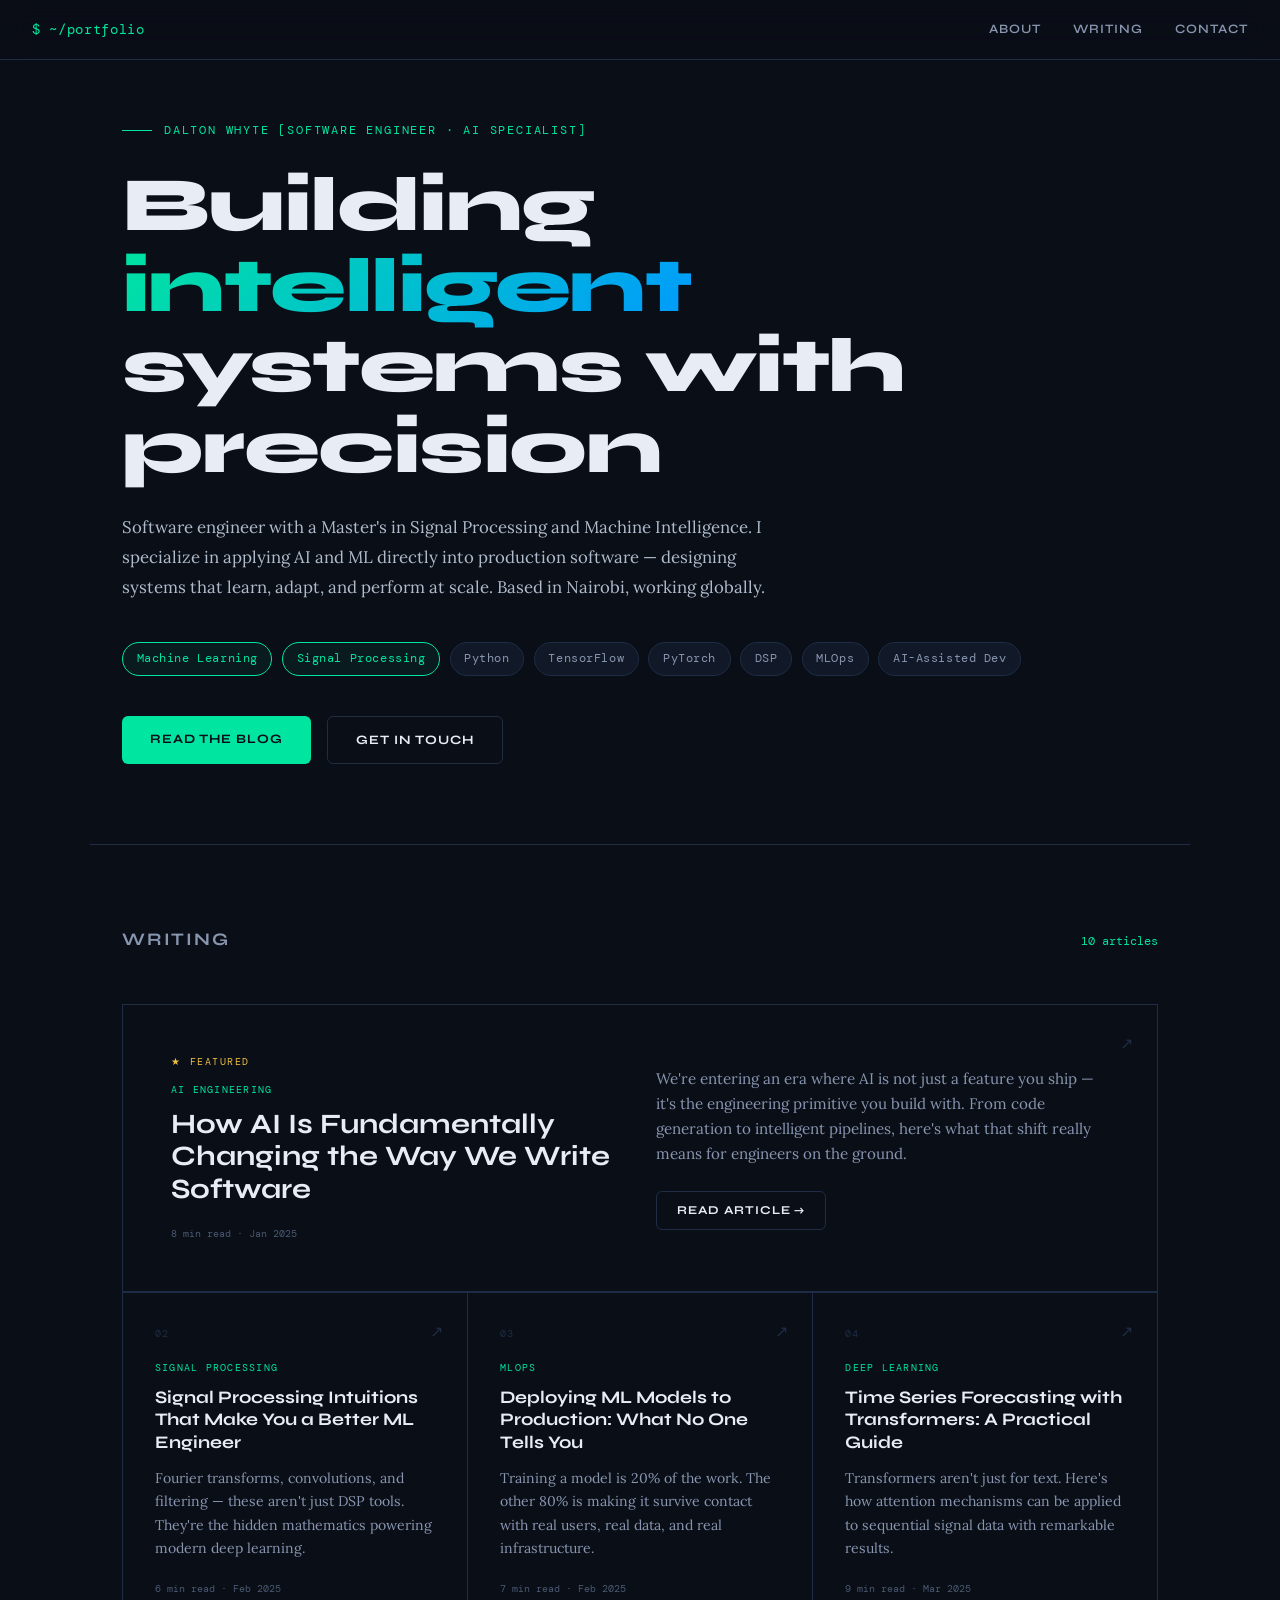
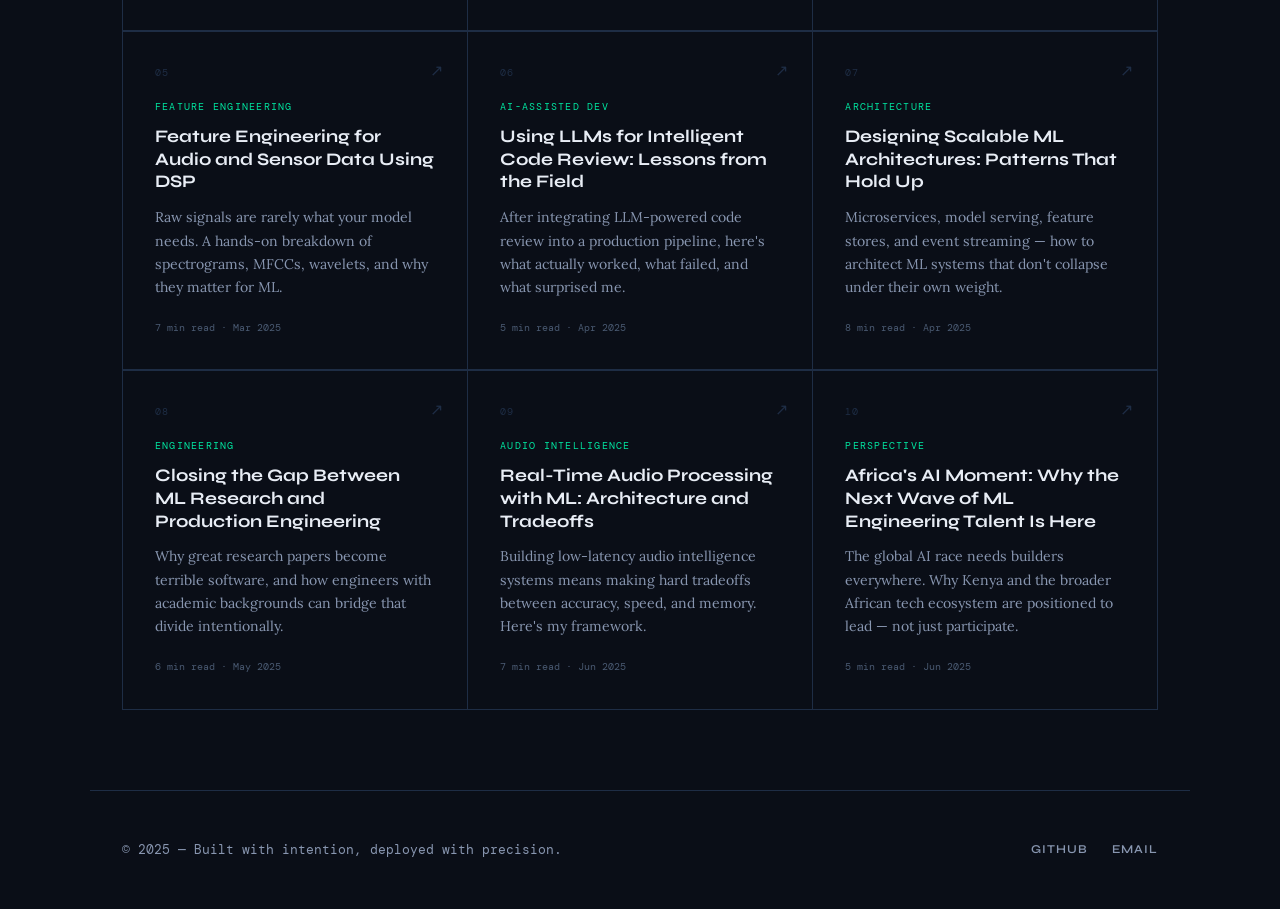
==== index.html @ 1e9060ab "Add porfolio files" ====
<!DOCTYPE html>
<html lang="en">
<head>
  <meta charset="UTF-8" />
  <meta name="viewport" content="width=device-width, initial-scale=1.0" />
  <title>Dalton Whyte Portfolio — AI & Signal Processing Engineer</title>
  <meta name="description" content="Software engineer specializing in AI/ML and signal processing. Writing about intelligent systems, machine learning, and applied AI in software engineering." />
  <link rel="stylesheet" href="assets/style.css" />
</head>
<body>

<nav>
  <a class="nav-logo" href="index.html">$ ~/portfolio</a>
  <div class="nav-links">
    <a href="#about">About</a>
    <a href="#writing">Writing</a>
    <a href="mailto:dalton.b.whyte@gmail.com">Contact</a>
  </div>
</nav>

<!-- HERO -->
<section class="hero" id="about">
  <div class="hero-tag">Dalton Whyte [Software Engineer · AI Specialist]</div>
  <h1>Building <em>intelligent</em><br/>systems with precision</h1>
  <p class="hero-bio">
    Software engineer with a Master's in Signal Processing and Machine Intelligence.
    I specialize in applying AI and ML directly into production software — designing systems
    that learn, adapt, and perform at scale. Based in Nairobi, working globally.
  </p>
  <div class="hero-pills">
    <span class="pill active">Machine Learning</span>
    <span class="pill active">Signal Processing</span>
    <span class="pill">Python</span>
    <span class="pill">TensorFlow</span>
    <span class="pill">PyTorch</span>
    <span class="pill">DSP</span>
    <span class="pill">MLOps</span>
    <span class="pill">AI-Assisted Dev</span>
  </div>
  <div class="hero-cta">
    <a href="#writing" class="btn btn-primary">Read the Blog</a>
    <a href="mailto:dalton.b.whyte@gmail.com" class="btn btn-outline">Get in Touch</a>
  </div>
</section>

<hr class="section-divider" />

<!-- POSTS -->
<section class="posts-section" id="writing">
  <div class="section-header">
    <span class="section-title">Writing</span>
    <span class="section-count">10 articles</span>
  </div>

  <div class="posts-grid">

    <!-- FEATURED -->
    <a class="post-card featured" href="posts/ai-software-development.html">
      <div>
        <div class="featured-label">Featured</div>
        <div class="post-card-cat">AI Engineering</div>
        <h3>How AI Is Fundamentally Changing the Way We Write Software</h3>
        <div class="post-meta">
          <span class="post-read-time">8 min read · Jan 2025</span>
        </div>
      </div>
      <div>
        <p>We're entering an era where AI is not just a feature you ship — it's the engineering primitive you build with. From code generation to intelligent pipelines, here's what that shift really means for engineers on the ground.</p>
        <div style="margin-top:1.5rem;">
          <span class="btn btn-outline" style="font-size:0.75rem;padding:0.5rem 1.25rem;">Read Article →</span>
        </div>
      </div>
      <span class="post-arrow">↗</span>
    </a>

    <!-- POST 2 -->
    <a class="post-card" href="posts/signal-processing-ml.html">
      <div class="post-card-num">02</div>
      <div class="post-card-cat">Signal Processing</div>
      <h3>Signal Processing Intuitions That Make You a Better ML Engineer</h3>
      <p>Fourier transforms, convolutions, and filtering — these aren't just DSP tools. They're the hidden mathematics powering modern deep learning.</p>
      <div class="post-meta"><span class="post-read-time">6 min read · Feb 2025</span></div>
      <span class="post-arrow">↗</span>
    </a>

    <!-- POST 3 -->
    <a class="post-card" href="posts/deploying-ml-production.html">
      <div class="post-card-num">03</div>
      <div class="post-card-cat">MLOps</div>
      <h3>Deploying ML Models to Production: What No One Tells You</h3>
      <p>Training a model is 20% of the work. The other 80% is making it survive contact with real users, real data, and real infrastructure.</p>
      <div class="post-meta"><span class="post-read-time">7 min read · Feb 2025</span></div>
      <span class="post-arrow">↗</span>
    </a>

    <!-- POST 4 -->
    <a class="post-card" href="posts/time-series-deep-learning.html">
      <div class="post-card-num">04</div>
      <div class="post-card-cat">Deep Learning</div>
      <h3>Time Series Forecasting with Transformers: A Practical Guide</h3>
      <p>Transformers aren't just for text. Here's how attention mechanisms can be applied to sequential signal data with remarkable results.</p>
      <div class="post-meta"><span class="post-read-time">9 min read · Mar 2025</span></div>
      <span class="post-arrow">↗</span>
    </a>

    <!-- POST 5 -->
    <a class="post-card" href="posts/feature-engineering-signals.html">
      <div class="post-card-num">05</div>
      <div class="post-card-cat">Feature Engineering</div>
      <h3>Feature Engineering for Audio and Sensor Data Using DSP</h3>
      <p>Raw signals are rarely what your model needs. A hands-on breakdown of spectrograms, MFCCs, wavelets, and why they matter for ML.</p>
      <div class="post-meta"><span class="post-read-time">7 min read · Mar 2025</span></div>
      <span class="post-arrow">↗</span>
    </a>

    <!-- POST 6 -->
    <a class="post-card" href="posts/ai-code-review.html">
      <div class="post-card-num">06</div>
      <div class="post-card-cat">AI-Assisted Dev</div>
      <h3>Using LLMs for Intelligent Code Review: Lessons from the Field</h3>
      <p>After integrating LLM-powered code review into a production pipeline, here's what actually worked, what failed, and what surprised me.</p>
      <div class="post-meta"><span class="post-read-time">5 min read · Apr 2025</span></div>
      <span class="post-arrow">↗</span>
    </a>

    <!-- POST 7 -->
    <a class="post-card" href="posts/scalable-ml-architecture.html">
      <div class="post-card-num">07</div>
      <div class="post-card-cat">Architecture</div>
      <h3>Designing Scalable ML Architectures: Patterns That Hold Up</h3>
      <p>Microservices, model serving, feature stores, and event streaming — how to architect ML systems that don't collapse under their own weight.</p>
      <div class="post-meta"><span class="post-read-time">8 min read · Apr 2025</span></div>
      <span class="post-arrow">↗</span>
    </a>

    <!-- POST 8 -->
    <a class="post-card" href="posts/research-to-production.html">
      <div class="post-card-num">08</div>
      <div class="post-card-cat">Engineering</div>
      <h3>Closing the Gap Between ML Research and Production Engineering</h3>
      <p>Why great research papers become terrible software, and how engineers with academic backgrounds can bridge that divide intentionally.</p>
      <div class="post-meta"><span class="post-read-time">6 min read · May 2025</span></div>
      <span class="post-arrow">↗</span>
    </a>

    <!-- POST 9 -->
    <a class="post-card" href="posts/real-time-audio-ml.html">
      <div class="post-card-num">09</div>
      <div class="post-card-cat">Audio Intelligence</div>
      <h3>Real-Time Audio Processing with ML: Architecture and Tradeoffs</h3>
      <p>Building low-latency audio intelligence systems means making hard tradeoffs between accuracy, speed, and memory. Here's my framework.</p>
      <div class="post-meta"><span class="post-read-time">7 min read · Jun 2025</span></div>
      <span class="post-arrow">↗</span>
    </a>

    <!-- POST 10 -->
    <a class="post-card" href="posts/african-ai-opportunity.html">
      <div class="post-card-num">10</div>
      <div class="post-card-cat">Perspective</div>
      <h3>Africa's AI Moment: Why the Next Wave of ML Engineering Talent Is Here</h3>
      <p>The global AI race needs builders everywhere. Why Kenya and the broader African tech ecosystem are positioned to lead — not just participate.</p>
      <div class="post-meta"><span class="post-read-time">5 min read · Jun 2025</span></div>
      <span class="post-arrow">↗</span>
    </a>

  </div>
</section>

<footer>
  <div class="footer-brand">© 2025 — Built with intention, deployed with precision.</div>
  <div class="footer-links">
    <a href="https://github.com/yourusername" target="_blank">GitHub</a>
    <!-- <a href="https://linkedin.com/in/yourprofile" target="_blank">LinkedIn</a> -->
    <a href="mailto:dalton.b.whyte@gmail.com">Email</a>
  </div>
</footer>

</body>
</html>
---- assets/style.css ----
@import url('https://fonts.googleapis.com/css2?family=Syne:wght@400;600;700;800&family=DM+Mono:ital,wght@0,300;0,400;0,500;1,300&family=Lora:ital,wght@0,400;0,500;1,400&display=swap');

:root {
  --bg: #0a0e17;
  --surface: #111827;
  --surface2: #1a2235;
  --accent: #00e5a0;
  --accent2: #0099ff;
  --gold: #f0c040;
  --text: #e8edf5;
  --muted: #8896b0;
  --border: #1e2d45;
  --font-head: 'Syne', sans-serif;
  --font-body: 'Lora', serif;
  --font-mono: 'DM Mono', monospace;
}

* { margin: 0; padding: 0; box-sizing: border-box; }

html { scroll-behavior: smooth; }

body {
  background: var(--bg);
  color: var(--text);
  font-family: var(--font-body);
  font-size: 17px;
  line-height: 1.75;
  min-height: 100vh;
}

/* ── NAV ── */
nav {
  position: fixed; top: 0; left: 0; right: 0;
  z-index: 100;
  background: rgba(10,14,23,0.85);
  backdrop-filter: blur(14px);
  border-bottom: 1px solid var(--border);
  padding: 0 2rem;
  height: 60px;
  display: flex;
  align-items: center;
  justify-content: space-between;
}

.nav-logo {
  font-family: var(--font-mono);
  font-size: 0.85rem;
  color: var(--accent);
  text-decoration: none;
  letter-spacing: 0.05em;
}

.nav-links { display: flex; gap: 2rem; }
.nav-links a {
  font-family: var(--font-head);
  font-size: 0.8rem;
  font-weight: 600;
  letter-spacing: 0.08em;
  text-transform: uppercase;
  color: var(--muted);
  text-decoration: none;
  transition: color 0.2s;
}
.nav-links a:hover { color: var(--accent); }

/* ── HERO ── */
.hero {
  padding: 120px 2rem 80px;
  max-width: 1100px;
  margin: 0 auto;
}

.hero-tag {
  font-family: var(--font-mono);
  font-size: 0.75rem;
  color: var(--accent);
  letter-spacing: 0.15em;
  text-transform: uppercase;
  margin-bottom: 1.5rem;
  display: flex;
  align-items: center;
  gap: 0.75rem;
}
.hero-tag::before {
  content: '';
  display: inline-block;
  width: 30px; height: 1px;
  background: var(--accent);
}

.hero h1 {
  font-family: var(--font-head);
  font-size: clamp(2.8rem, 6vw, 5rem);
  font-weight: 800;
  line-height: 1.05;
  letter-spacing: -0.02em;
  margin-bottom: 1.5rem;
}

.hero h1 em {
  font-style: normal;
  background: linear-gradient(135deg, var(--accent), var(--accent2));
  -webkit-background-clip: text;
  -webkit-text-fill-color: transparent;
  background-clip: text;
}

.hero-bio {
  max-width: 660px;
  font-size: 1.05rem;
  color: #b0bccc;
  line-height: 1.8;
  margin-bottom: 2.5rem;
}

.hero-pills {
  display: flex;
  flex-wrap: wrap;
  gap: 0.6rem;
  margin-bottom: 2.5rem;
}

.pill {
  font-family: var(--font-mono);
  font-size: 0.72rem;
  padding: 0.35rem 0.85rem;
  border-radius: 100px;
  border: 1px solid var(--border);
  color: var(--muted);
  background: var(--surface);
  letter-spacing: 0.05em;
}

.pill.active { border-color: var(--accent); color: var(--accent); background: rgba(0,229,160,0.06); }

.hero-cta { display: flex; gap: 1rem; flex-wrap: wrap; }

.btn {
  font-family: var(--font-head);
  font-size: 0.8rem;
  font-weight: 700;
  letter-spacing: 0.08em;
  text-transform: uppercase;
  padding: 0.75rem 1.75rem;
  border-radius: 6px;
  text-decoration: none;
  transition: all 0.2s;
  cursor: pointer;
  border: none;
  display: inline-block;
}

.btn-primary {
  background: var(--accent);
  color: #0a0e17;
}
.btn-primary:hover { background: #00ffb3; transform: translateY(-1px); }

.btn-outline {
  background: transparent;
  color: var(--text);
  border: 1px solid var(--border);
}
.btn-outline:hover { border-color: var(--accent); color: var(--accent); }

/* ── DIVIDER ── */
.section-divider {
  border: none;
  border-top: 1px solid var(--border);
  max-width: 1100px;
  margin: 0 auto;
}

/* ── POSTS GRID ── */
.posts-section {
  max-width: 1100px;
  margin: 0 auto;
  padding: 5rem 2rem;
}

.section-header {
  display: flex;
  align-items: baseline;
  justify-content: space-between;
  margin-bottom: 3rem;
}

.section-title {
  font-family: var(--font-head);
  font-size: 1.1rem;
  font-weight: 700;
  letter-spacing: 0.1em;
  text-transform: uppercase;
  color: var(--muted);
}

.section-count {
  font-family: var(--font-mono);
  font-size: 0.75rem;
  color: var(--accent);
}

.posts-grid {
  display: grid;
  grid-template-columns: repeat(auto-fill, minmax(320px, 1fr));
  gap: 1.5px;
  background: var(--border);
  border: 1px solid var(--border);
}

.post-card {
  background: var(--bg);
  padding: 2rem;
  text-decoration: none;
  display: block;
  position: relative;
  overflow: hidden;
  transition: background 0.2s;
}
.post-card:hover { background: var(--surface); }
.post-card:hover .post-arrow { transform: translate(4px, -4px); color: var(--accent); }

.post-card-num {
  font-family: var(--font-mono);
  font-size: 0.65rem;
  color: var(--border);
  letter-spacing: 0.1em;
  margin-bottom: 1rem;
}

.post-card-cat {
  font-family: var(--font-mono);
  font-size: 0.65rem;
  color: var(--accent);
  letter-spacing: 0.12em;
  text-transform: uppercase;
  margin-bottom: 0.6rem;
}

.post-card h3 {
  font-family: var(--font-head);
  font-size: 1.1rem;
  font-weight: 700;
  line-height: 1.3;
  color: var(--text);
  margin-bottom: 0.75rem;
}

.post-card p {
  font-size: 0.88rem;
  color: var(--muted);
  line-height: 1.65;
}

.post-arrow {
  position: absolute;
  top: 1.5rem; right: 1.5rem;
  font-size: 1rem;
  color: var(--border);
  transition: all 0.2s;
}

.post-meta {
  display: flex;
  gap: 1rem;
  margin-top: 1.25rem;
  align-items: center;
}

.post-read-time {
  font-family: var(--font-mono);
  font-size: 0.65rem;
  color: #4a5a72;
}

/* ── FEATURED POST (first card big) ── */
.post-card.featured {
  grid-column: 1 / -1;
  display: grid;
  grid-template-columns: 1fr 1fr;
  gap: 2rem;
  align-items: center;
  padding: 3rem;
}

.post-card.featured h3 {
  font-size: 1.75rem;
  line-height: 1.15;
}

.post-card.featured p {
  font-size: 0.95rem;
}

.featured-label {
  font-family: var(--font-mono);
  font-size: 0.65rem;
  color: var(--gold);
  letter-spacing: 0.15em;
  text-transform: uppercase;
  margin-bottom: 0.6rem;
  display: flex;
  align-items: center;
  gap: 0.5rem;
}
.featured-label::before { content: '★'; }

/* ── FOOTER ── */
footer {
  border-top: 1px solid var(--border);
  padding: 3rem 2rem;
  max-width: 1100px;
  margin: 0 auto;
  display: flex;
  justify-content: space-between;
  align-items: center;
  flex-wrap: wrap;
  gap: 1rem;
}

.footer-brand {
  font-family: var(--font-mono);
  font-size: 0.8rem;
  color: var(--muted);
}

.footer-links { display: flex; gap: 1.5rem; }
.footer-links a {
  font-family: var(--font-head);
  font-size: 0.75rem;
  font-weight: 600;
  letter-spacing: 0.08em;
  text-transform: uppercase;
  color: var(--muted);
  text-decoration: none;
}
.footer-links a:hover { color: var(--accent); }

/* ── ARTICLE PAGE ── */
.article-hero {
  padding: 100px 2rem 60px;
  max-width: 760px;
  margin: 0 auto;
}

.article-cat {
  font-family: var(--font-mono);
  font-size: 0.72rem;
  color: var(--accent);
  letter-spacing: 0.15em;
  text-transform: uppercase;
  margin-bottom: 1.25rem;
  display: flex;
  align-items: center;
  gap: 0.5rem;
}

.article-hero h1 {
  font-family: var(--font-head);
  font-size: clamp(2rem, 4vw, 3rem);
  font-weight: 800;
  line-height: 1.1;
  letter-spacing: -0.02em;
  margin-bottom: 1.25rem;
}

.article-byline {
  display: flex;
  align-items: center;
  gap: 1.5rem;
  padding: 1.25rem 0;
  border-top: 1px solid var(--border);
  border-bottom: 1px solid var(--border);
  margin-bottom: 3rem;
  flex-wrap: wrap;
}

.byline-author {
  font-family: var(--font-mono);
  font-size: 0.75rem;
  color: var(--text);
}
.byline-date, .byline-read {
  font-family: var(--font-mono);
  font-size: 0.72rem;
  color: var(--muted);
}

.article-body {
  max-width: 760px;
  margin: 0 auto;
  padding: 0 2rem 5rem;
}

.article-body h2 {
  font-family: var(--font-head);
  font-size: 1.5rem;
  font-weight: 700;
  margin: 3rem 0 1rem;
  color: var(--text);
}

.article-body h3 {
  font-family: var(--font-head);
  font-size: 1.15rem;
  font-weight: 600;
  margin: 2rem 0 0.75rem;
  color: var(--text);
}

.article-body p { margin-bottom: 1.5rem; color: #c0ccdc; }

.article-body code {
  font-family: var(--font-mono);
  font-size: 0.82rem;
  background: var(--surface);
  border: 1px solid var(--border);
  padding: 0.15em 0.45em;
  border-radius: 3px;
  color: var(--accent);
}

.article-body pre {
  background: var(--surface);
  border: 1px solid var(--border);
  border-left: 3px solid var(--accent);
  padding: 1.5rem;
  border-radius: 6px;
  overflow-x: auto;
  margin: 2rem 0;
}

.article-body pre code {
  background: none;
  border: none;
  padding: 0;
  font-size: 0.82rem;
  color: #8ecfb0;
  line-height: 1.7;
}

.article-body ul, .article-body ol {
  padding-left: 1.75rem;
  margin-bottom: 1.5rem;
  color: #c0ccdc;
}
.article-body li { margin-bottom: 0.5rem; }

.article-body blockquote {
  border-left: 3px solid var(--accent2);
  padding: 1rem 1.5rem;
  margin: 2rem 0;
  background: var(--surface);
  border-radius: 0 6px 6px 0;
  font-style: italic;
  color: #a0b0c8;
}

.article-nav {
  max-width: 760px;
  margin: 0 auto;
  padding: 2rem 2rem 5rem;
  border-top: 1px solid var(--border);
  display: flex;
  justify-content: space-between;
  flex-wrap: wrap;
  gap: 1rem;
}

.back-link {
  font-family: var(--font-head);
  font-size: 0.8rem;
  font-weight: 700;
  letter-spacing: 0.08em;
  text-transform: uppercase;
  color: var(--accent);
  text-decoration: none;
}
.back-link:hover { text-decoration: underline; }

/* ── ANIMATIONS ── */
@keyframes fadeUp {
  from { opacity: 0; transform: translateY(24px); }
  to   { opacity: 1; transform: translateY(0); }
}

.hero-tag  { animation: fadeUp 0.6s ease both; }
.hero h1   { animation: fadeUp 0.6s 0.1s ease both; }
.hero-bio  { animation: fadeUp 0.6s 0.2s ease both; }
.hero-pills { animation: fadeUp 0.6s 0.3s ease both; }
.hero-cta  { animation: fadeUp 0.6s 0.4s ease both; }

/* ── RESPONSIVE ── */
@media (max-width: 700px) {
  .post-card.featured { grid-template-columns: 1fr; }
  .nav-links { display: none; }
  footer { flex-direction: column; }
}
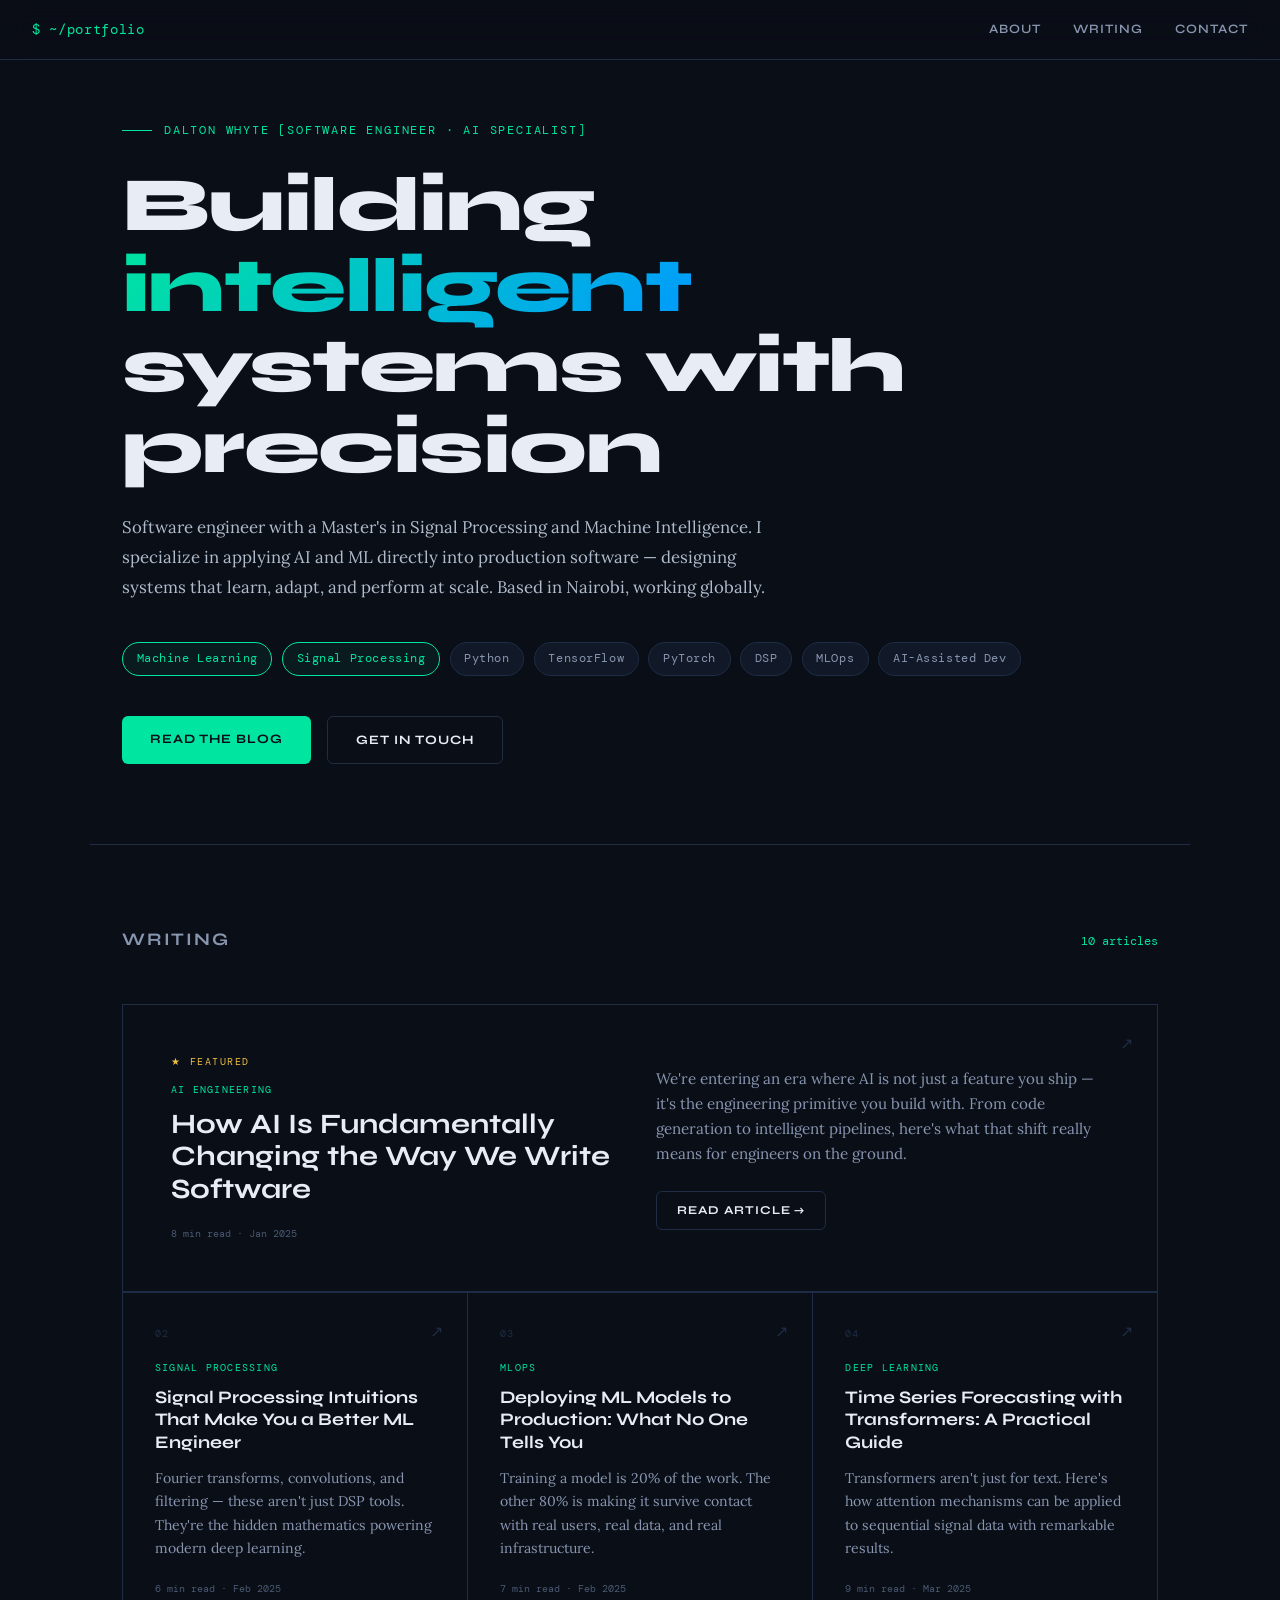
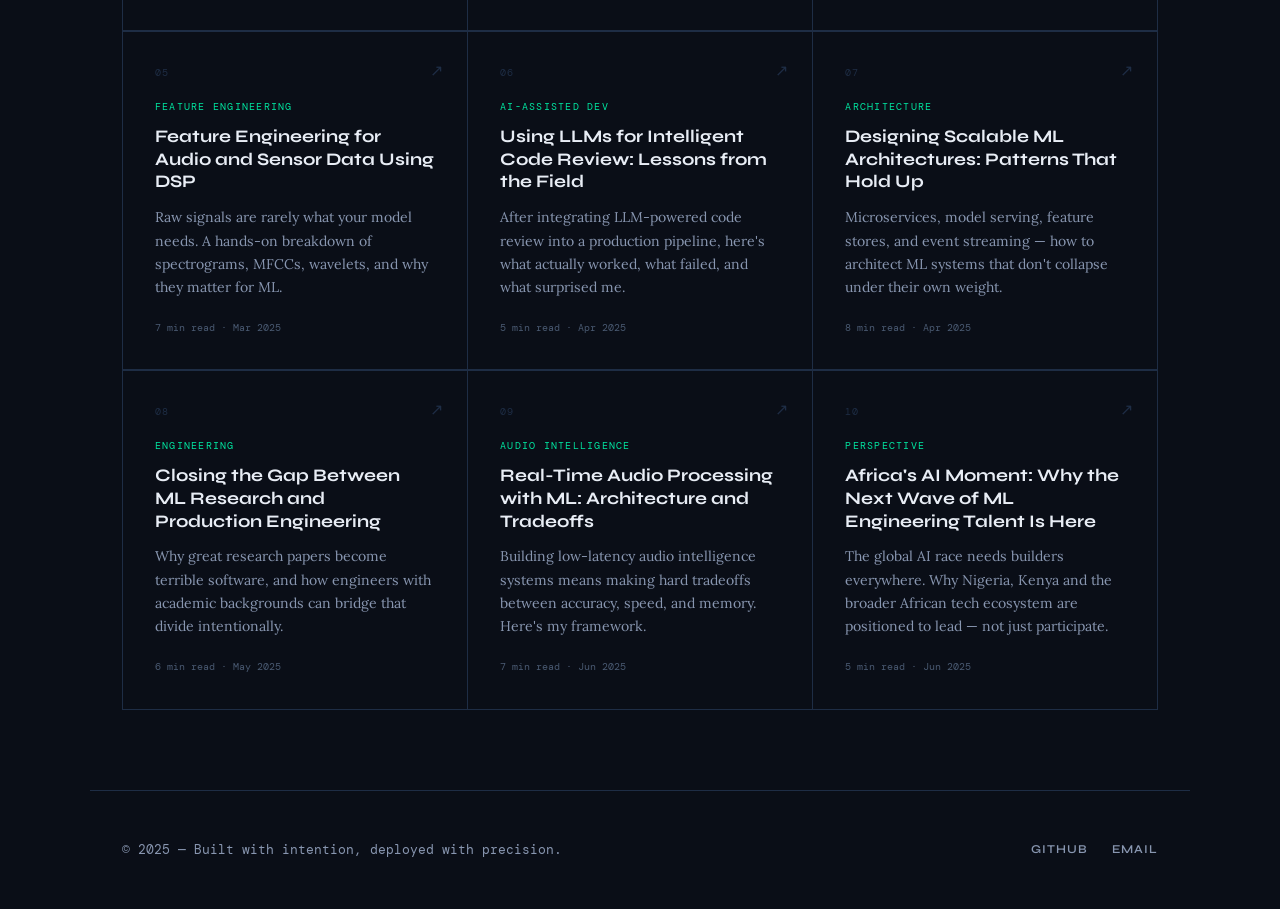
==== commit 3d7108bc: "Update post description" ====
--- a/index.html
+++ b/index.html
@@ -158,7 +158,7 @@
       <div class="post-card-num">10</div>
       <div class="post-card-cat">Perspective</div>
       <h3>Africa's AI Moment: Why the Next Wave of ML Engineering Talent Is Here</h3>
-      <p>The global AI race needs builders everywhere. Why Kenya and the broader African tech ecosystem are positioned to lead — not just participate.</p>
+      <p>The global AI race needs builders everywhere. Why Nigeria, Kenya and the broader African tech ecosystem are positioned to lead — not just participate.</p>
       <div class="post-meta"><span class="post-read-time">5 min read · Jun 2025</span></div>
       <span class="post-arrow">↗</span>
     </a>
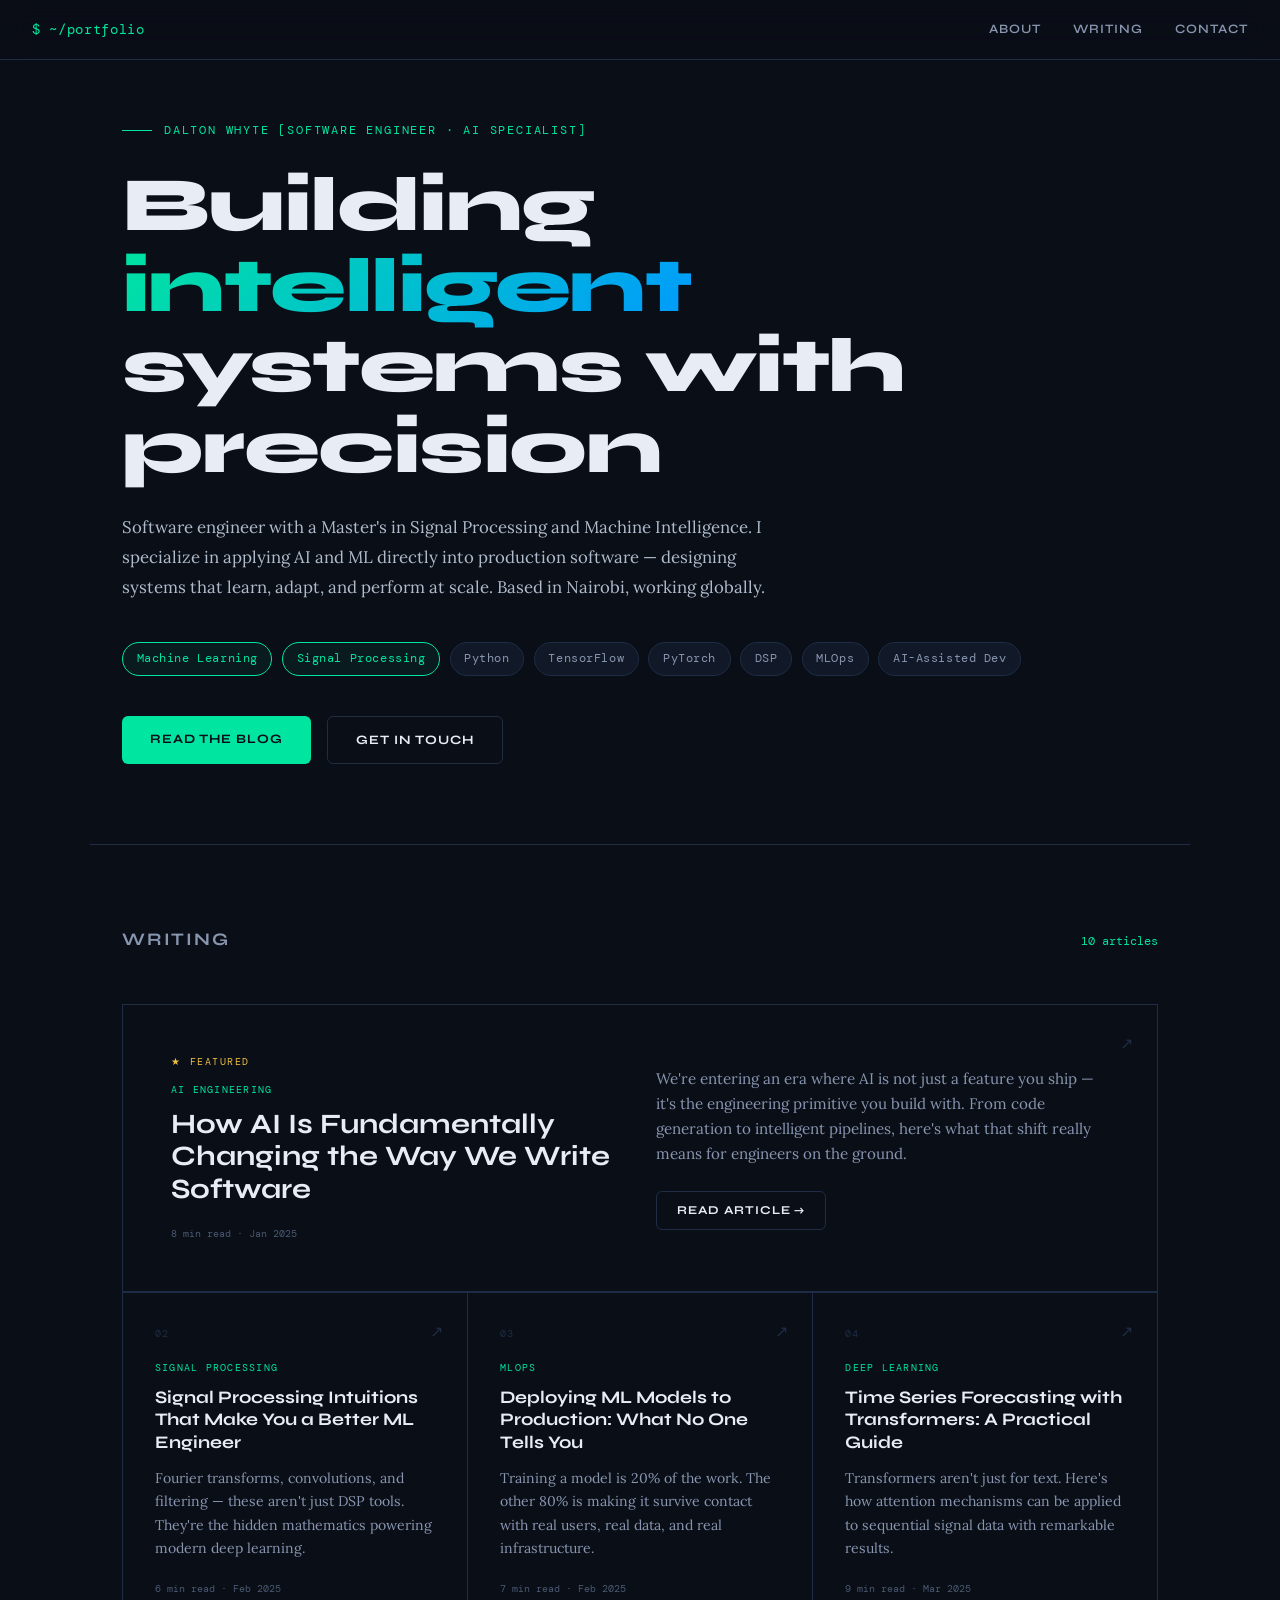
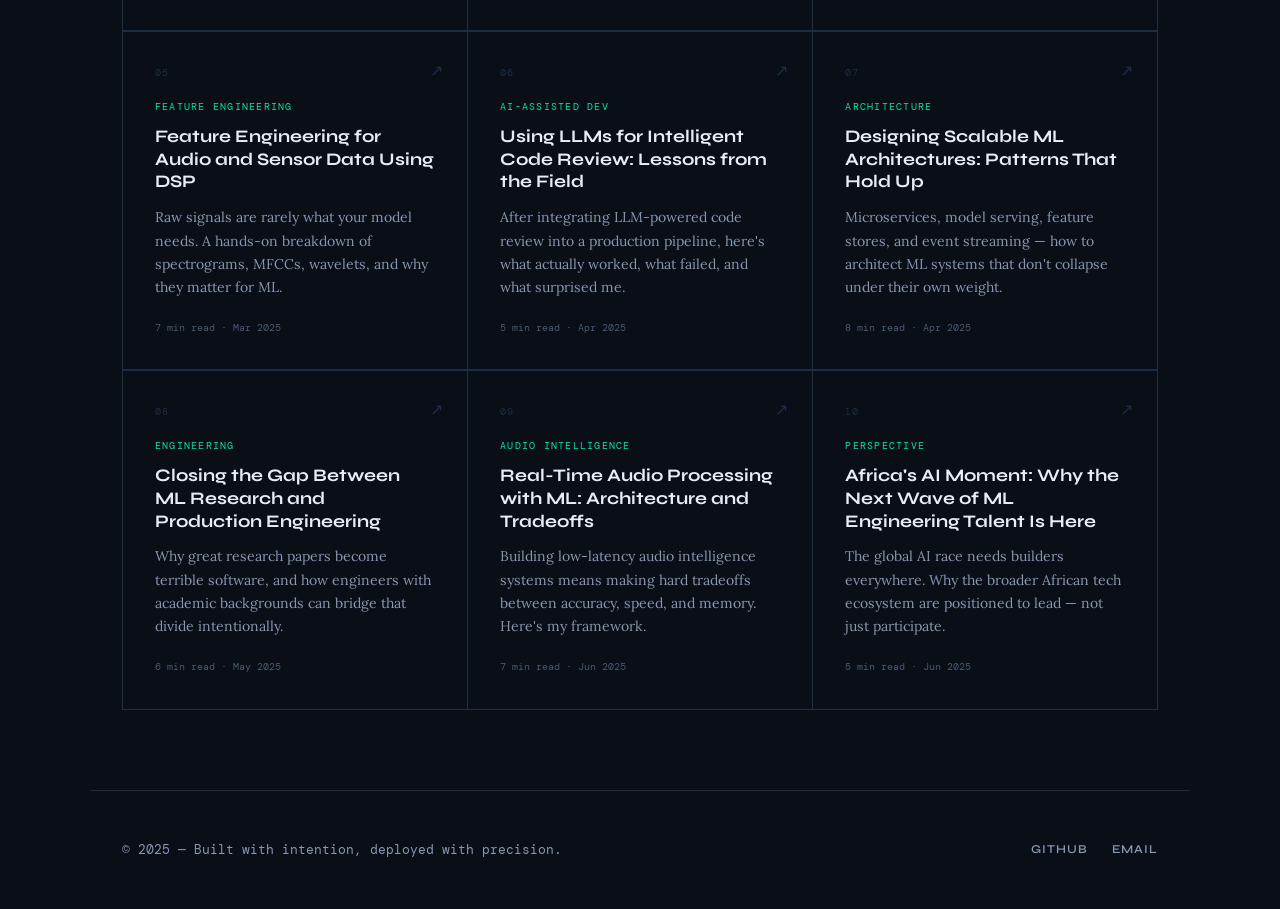
==== commit 87793f68: "Update post description in index.html" ====
--- a/index.html
+++ b/index.html
@@ -158,7 +158,7 @@
       <div class="post-card-num">10</div>
       <div class="post-card-cat">Perspective</div>
       <h3>Africa's AI Moment: Why the Next Wave of ML Engineering Talent Is Here</h3>
-      <p>The global AI race needs builders everywhere. Why Nigeria, Kenya and the broader African tech ecosystem are positioned to lead — not just participate.</p>
+      <p>The global AI race needs builders everywhere. Why the broader African tech ecosystem are positioned to lead — not just participate.</p>
       <div class="post-meta"><span class="post-read-time">5 min read · Jun 2025</span></div>
       <span class="post-arrow">↗</span>
     </a>
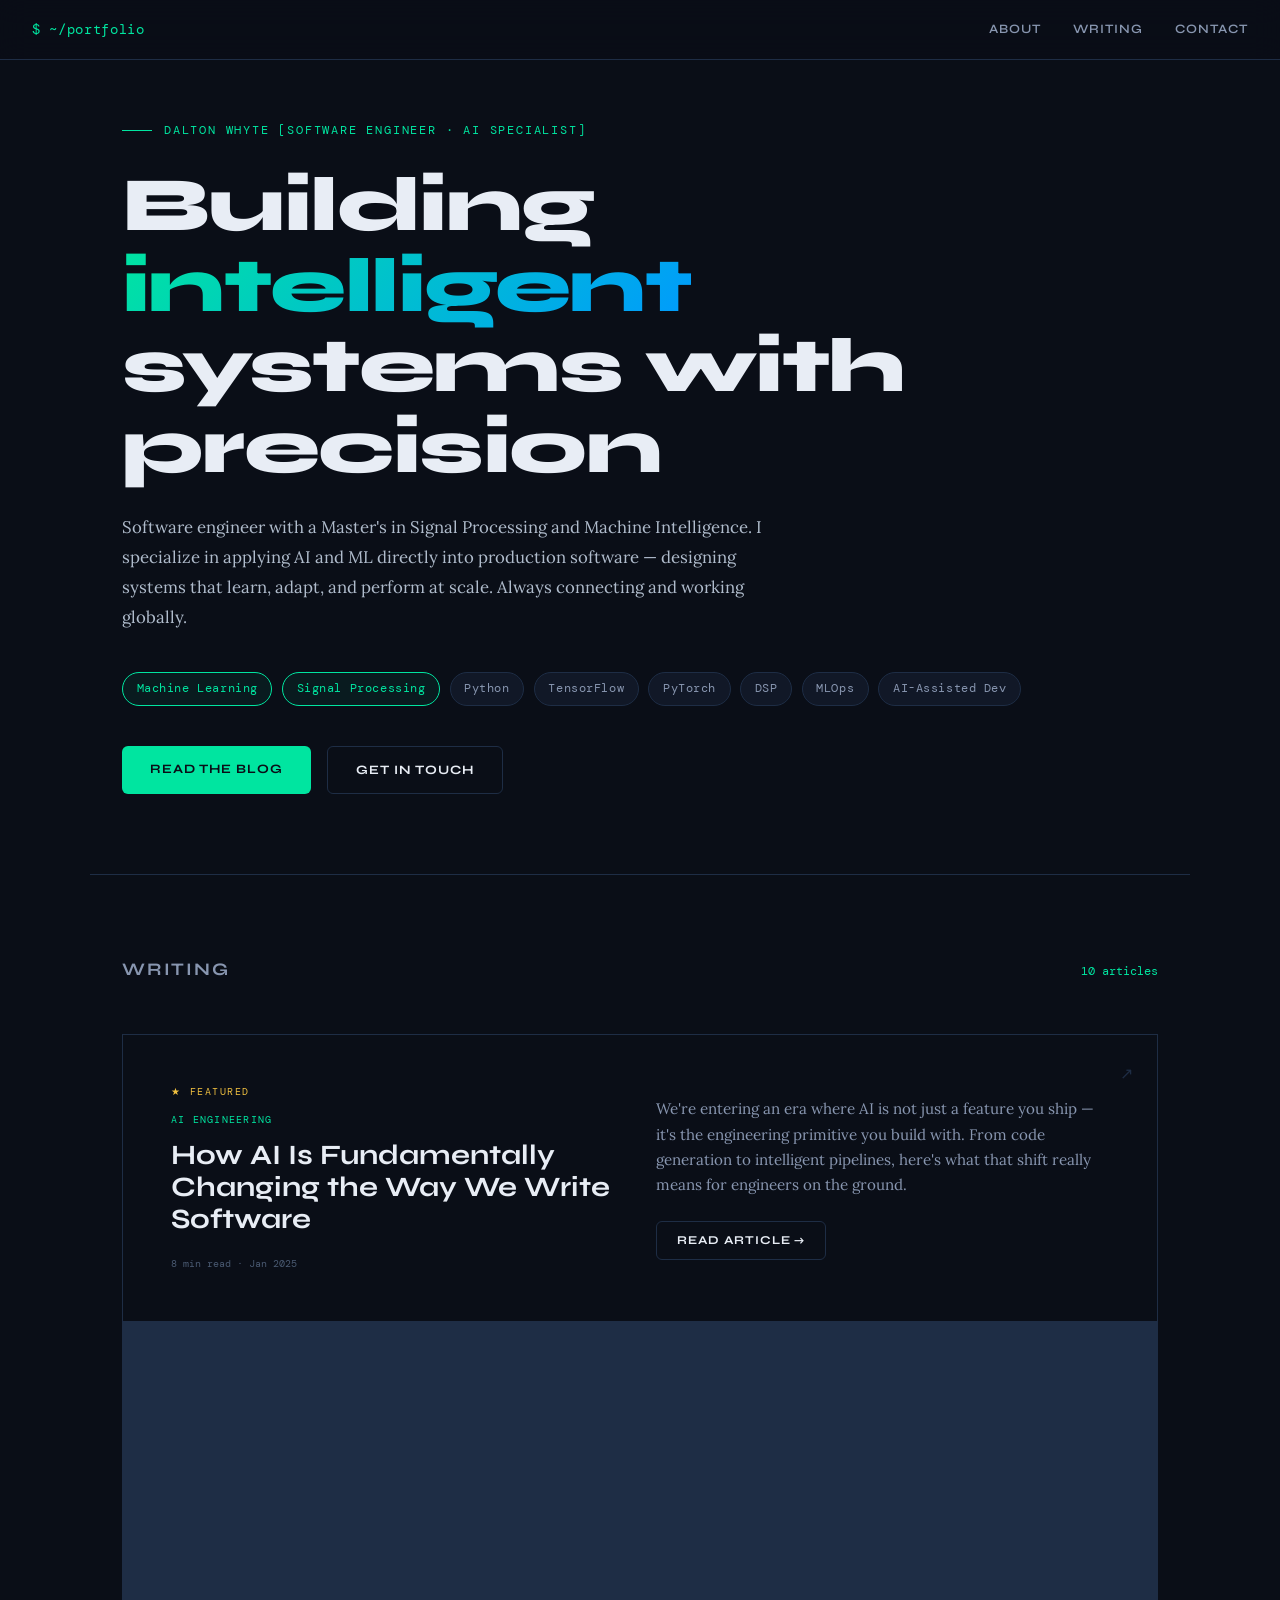
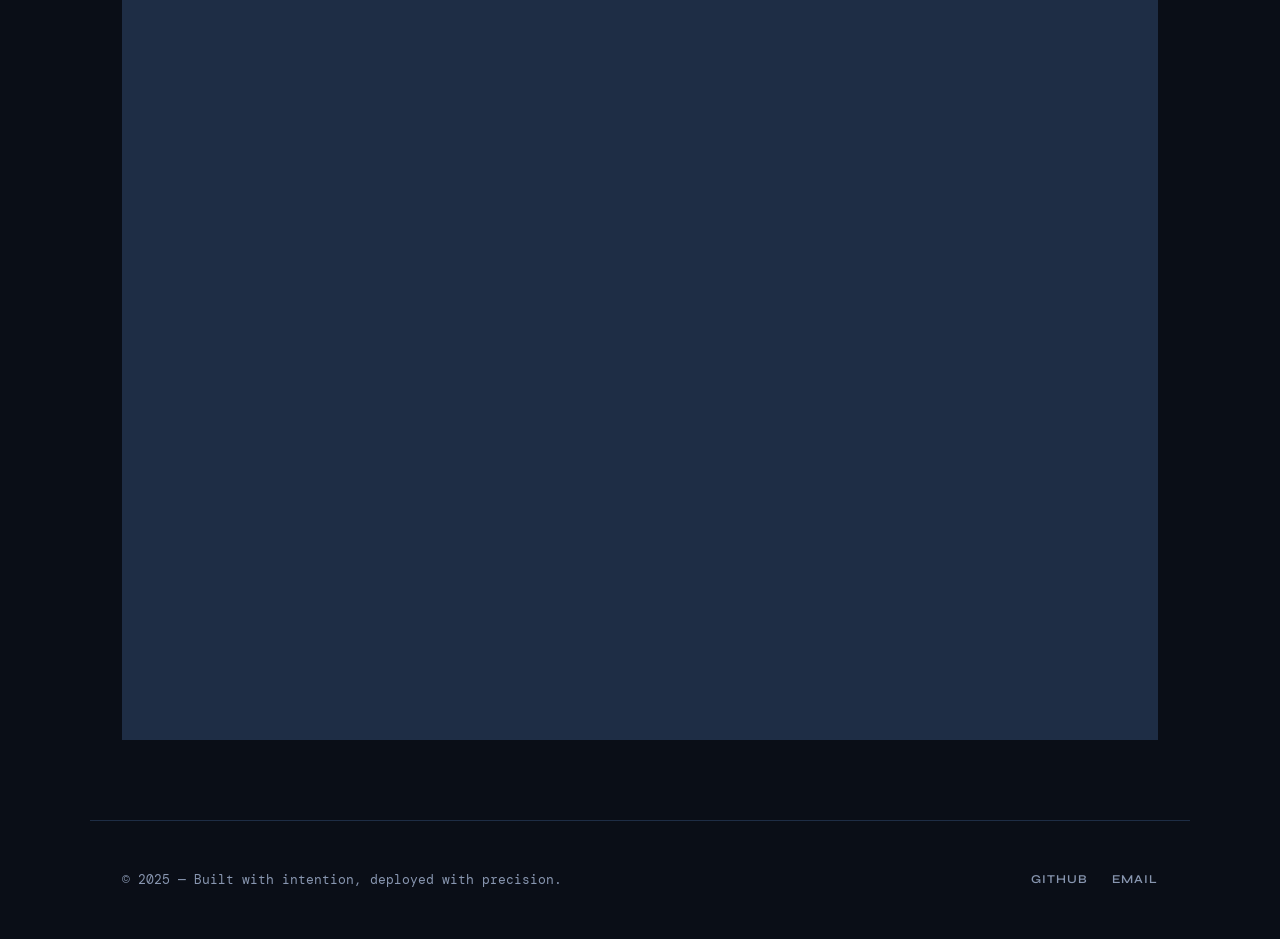
==== commit 839ddbcc: "Update bio to emphasize global collaboration" ====
--- a/index.html
+++ b/index.html
@@ -25,7 +25,7 @@
   <p class="hero-bio">
     Software engineer with a Master's in Signal Processing and Machine Intelligence.
     I specialize in applying AI and ML directly into production software — designing systems
-    that learn, adapt, and perform at scale. Based in Nairobi, working globally.
+    that learn, adapt, and perform at scale. Always connecting and working globally.
   </p>
   <div class="hero-pills">
     <span class="pill active">Machine Learning</span>
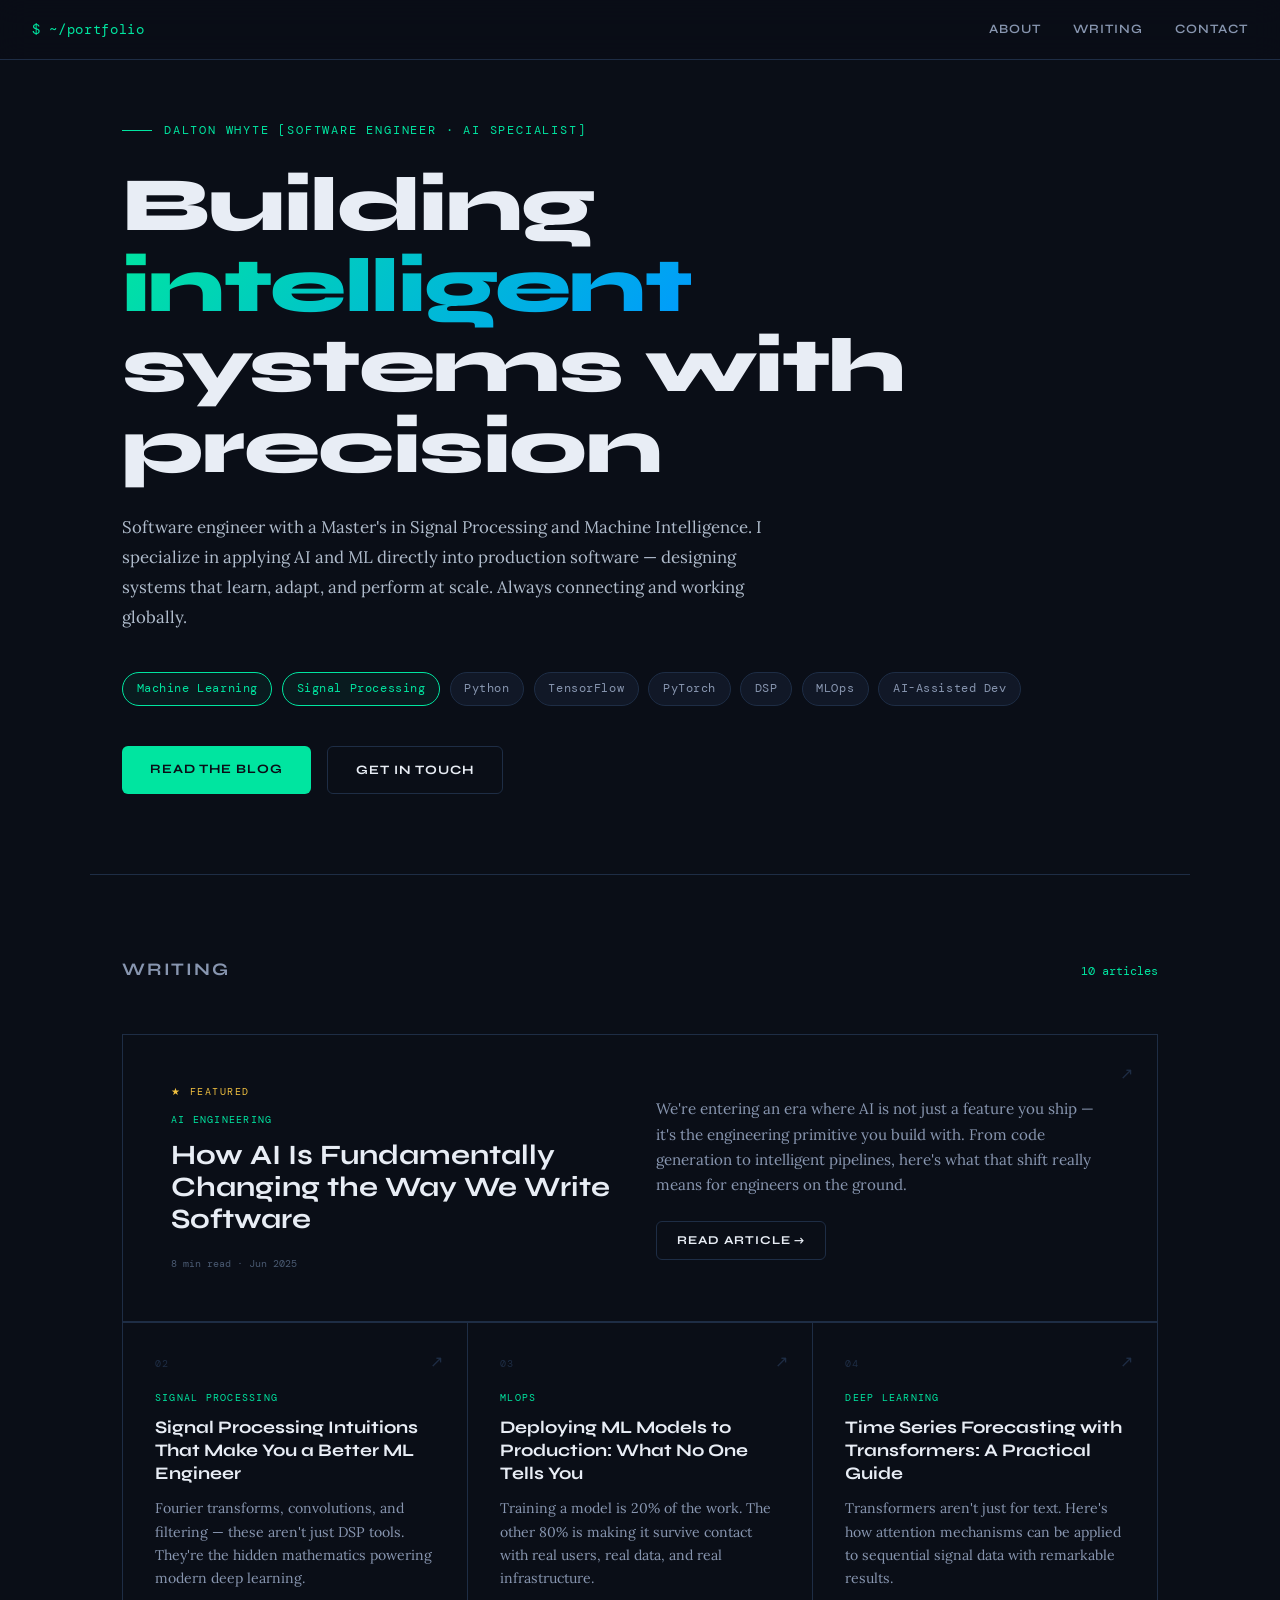
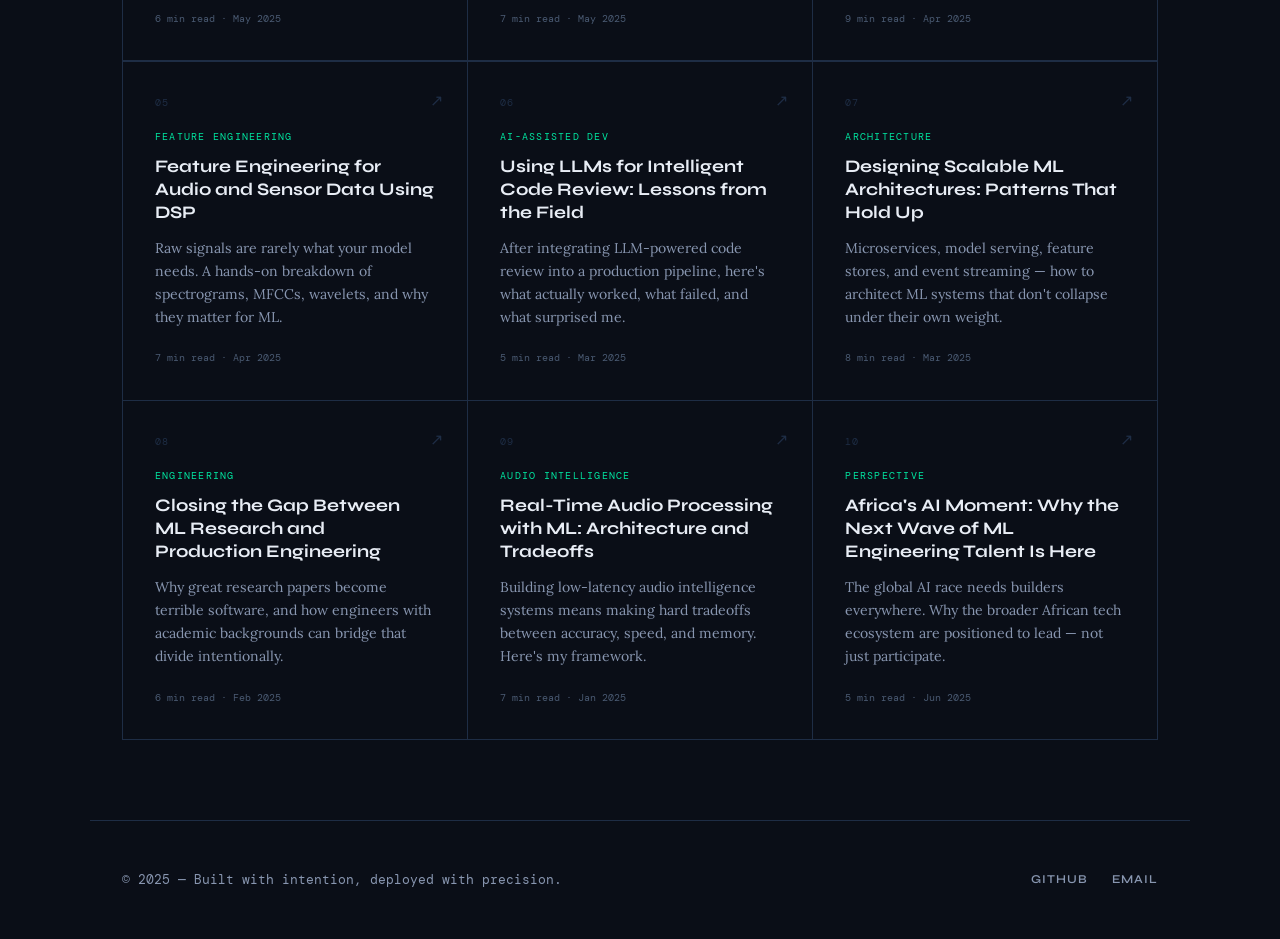
==== commit 78ffeea5: "Update publication dates for post read times Updated post read times for multiple articles to reflec" ====
--- a/index.html
+++ b/index.html
@@ -61,7 +61,7 @@
         <div class="post-card-cat">AI Engineering</div>
         <h3>How AI Is Fundamentally Changing the Way We Write Software</h3>
         <div class="post-meta">
-          <span class="post-read-time">8 min read · Jan 2025</span>
+          <span class="post-read-time">8 min read · Jun 2025</span>
         </div>
       </div>
       <div>
@@ -79,7 +79,7 @@
       <div class="post-card-cat">Signal Processing</div>
       <h3>Signal Processing Intuitions That Make You a Better ML Engineer</h3>
       <p>Fourier transforms, convolutions, and filtering — these aren't just DSP tools. They're the hidden mathematics powering modern deep learning.</p>
-      <div class="post-meta"><span class="post-read-time">6 min read · Feb 2025</span></div>
+      <div class="post-meta"><span class="post-read-time">6 min read · May 2025</span></div>
       <span class="post-arrow">↗</span>
     </a>
 
@@ -89,7 +89,7 @@
       <div class="post-card-cat">MLOps</div>
       <h3>Deploying ML Models to Production: What No One Tells You</h3>
       <p>Training a model is 20% of the work. The other 80% is making it survive contact with real users, real data, and real infrastructure.</p>
-      <div class="post-meta"><span class="post-read-time">7 min read · Feb 2025</span></div>
+      <div class="post-meta"><span class="post-read-time">7 min read · May 2025</span></div>
       <span class="post-arrow">↗</span>
     </a>
 
@@ -99,7 +99,7 @@
       <div class="post-card-cat">Deep Learning</div>
       <h3>Time Series Forecasting with Transformers: A Practical Guide</h3>
       <p>Transformers aren't just for text. Here's how attention mechanisms can be applied to sequential signal data with remarkable results.</p>
-      <div class="post-meta"><span class="post-read-time">9 min read · Mar 2025</span></div>
+      <div class="post-meta"><span class="post-read-time">9 min read · Apr 2025</span></div>
       <span class="post-arrow">↗</span>
     </a>
 
@@ -109,7 +109,7 @@
       <div class="post-card-cat">Feature Engineering</div>
       <h3>Feature Engineering for Audio and Sensor Data Using DSP</h3>
       <p>Raw signals are rarely what your model needs. A hands-on breakdown of spectrograms, MFCCs, wavelets, and why they matter for ML.</p>
-      <div class="post-meta"><span class="post-read-time">7 min read · Mar 2025</span></div>
+      <div class="post-meta"><span class="post-read-time">7 min read · Apr 2025</span></div>
       <span class="post-arrow">↗</span>
     </a>
 
@@ -119,7 +119,7 @@
       <div class="post-card-cat">AI-Assisted Dev</div>
       <h3>Using LLMs for Intelligent Code Review: Lessons from the Field</h3>
       <p>After integrating LLM-powered code review into a production pipeline, here's what actually worked, what failed, and what surprised me.</p>
-      <div class="post-meta"><span class="post-read-time">5 min read · Apr 2025</span></div>
+      <div class="post-meta"><span class="post-read-time">5 min read · Mar 2025</span></div>
       <span class="post-arrow">↗</span>
     </a>
 
@@ -129,7 +129,7 @@
       <div class="post-card-cat">Architecture</div>
       <h3>Designing Scalable ML Architectures: Patterns That Hold Up</h3>
       <p>Microservices, model serving, feature stores, and event streaming — how to architect ML systems that don't collapse under their own weight.</p>
-      <div class="post-meta"><span class="post-read-time">8 min read · Apr 2025</span></div>
+      <div class="post-meta"><span class="post-read-time">8 min read · Mar 2025</span></div>
       <span class="post-arrow">↗</span>
     </a>
 
@@ -139,7 +139,7 @@
       <div class="post-card-cat">Engineering</div>
       <h3>Closing the Gap Between ML Research and Production Engineering</h3>
       <p>Why great research papers become terrible software, and how engineers with academic backgrounds can bridge that divide intentionally.</p>
-      <div class="post-meta"><span class="post-read-time">6 min read · May 2025</span></div>
+      <div class="post-meta"><span class="post-read-time">6 min read · Feb 2025</span></div>
       <span class="post-arrow">↗</span>
     </a>
 
@@ -149,7 +149,7 @@
       <div class="post-card-cat">Audio Intelligence</div>
       <h3>Real-Time Audio Processing with ML: Architecture and Tradeoffs</h3>
       <p>Building low-latency audio intelligence systems means making hard tradeoffs between accuracy, speed, and memory. Here's my framework.</p>
-      <div class="post-meta"><span class="post-read-time">7 min read · Jun 2025</span></div>
+      <div class="post-meta"><span class="post-read-time">7 min read · Jan 2025</span></div>
       <span class="post-arrow">↗</span>
     </a>
 
